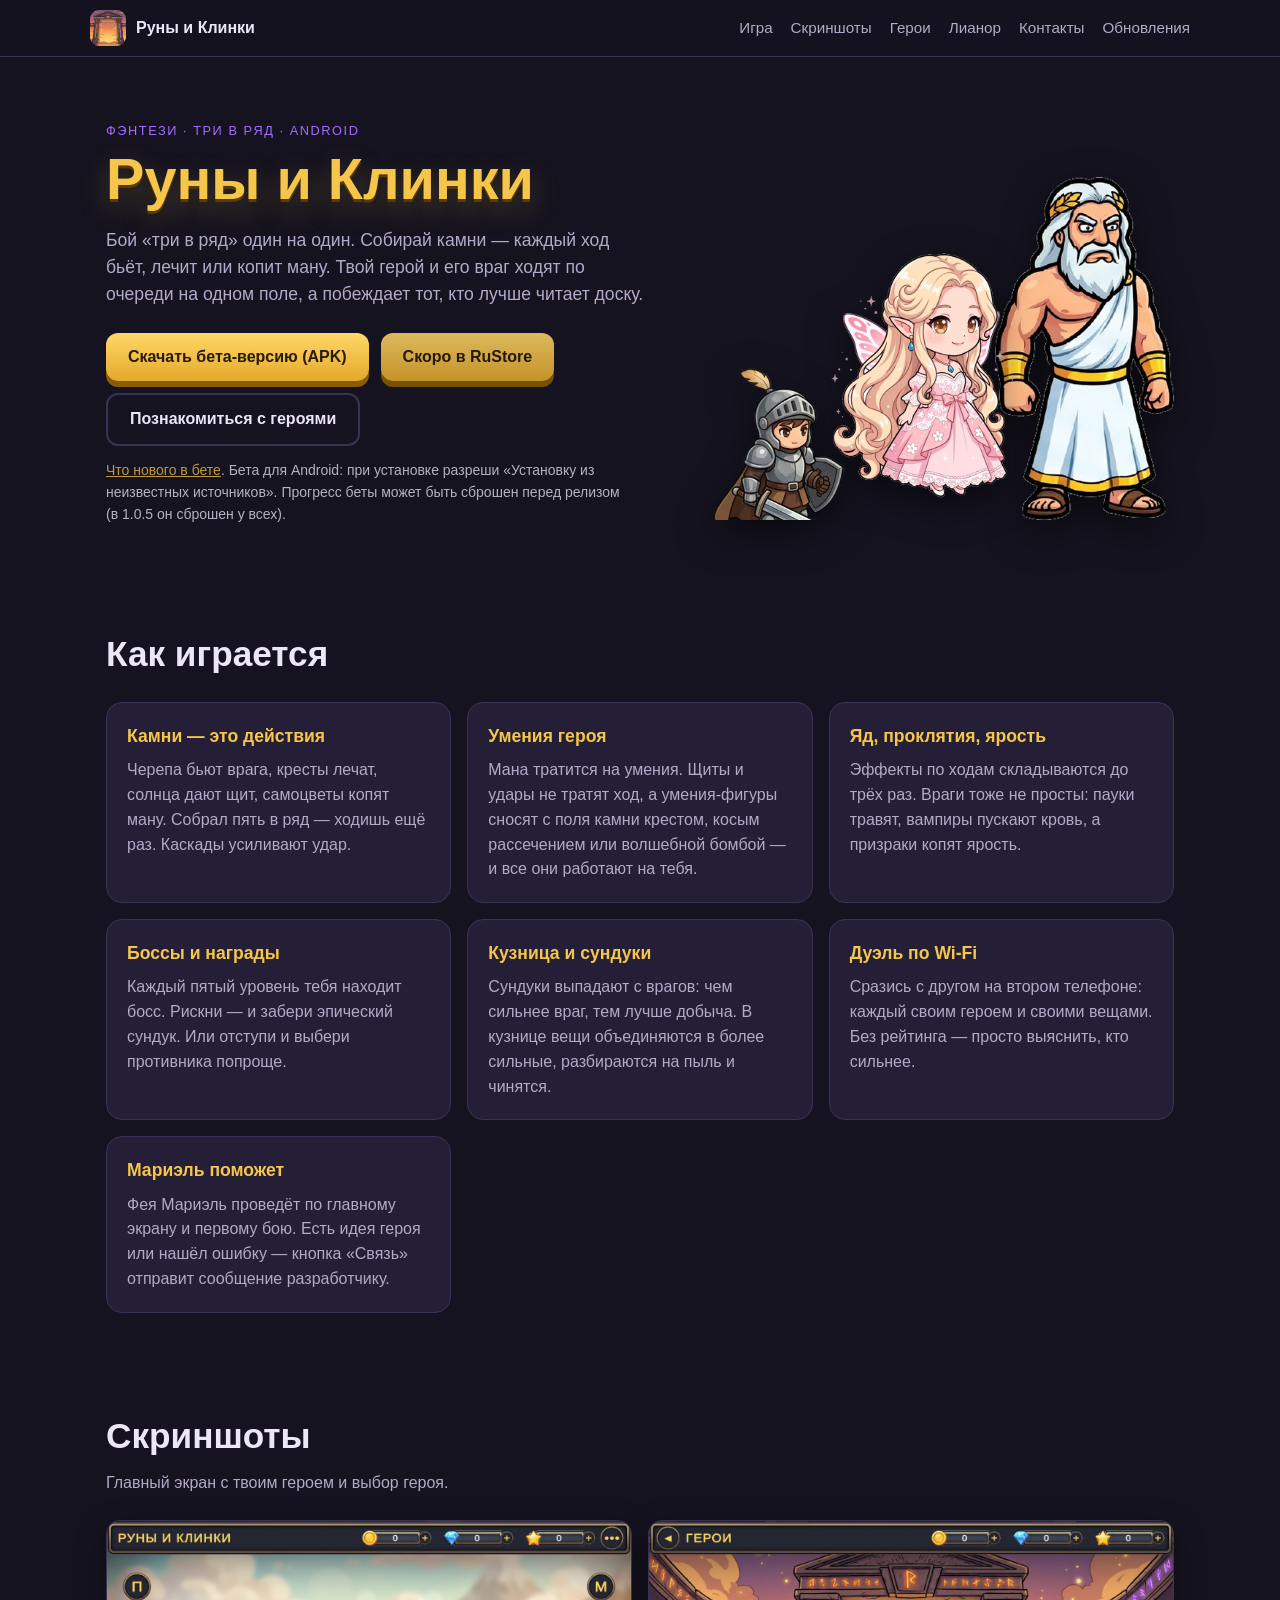
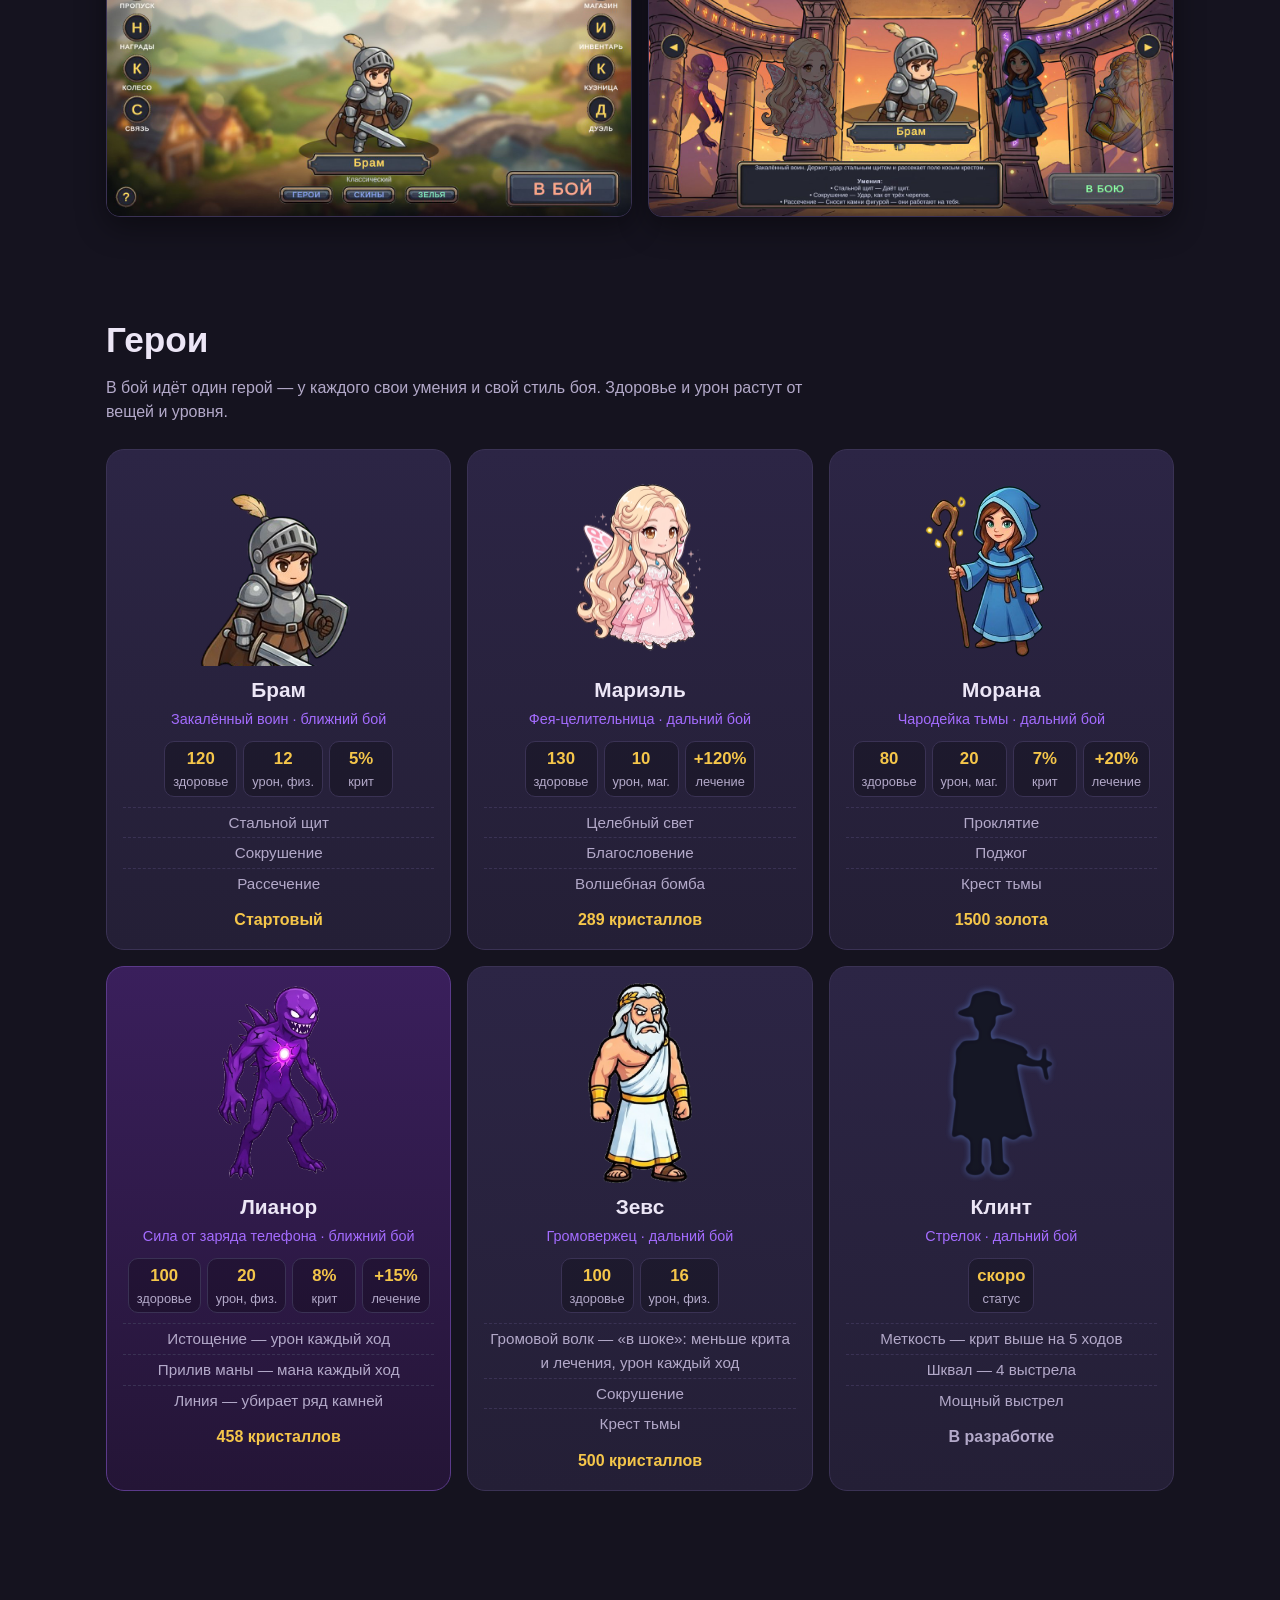
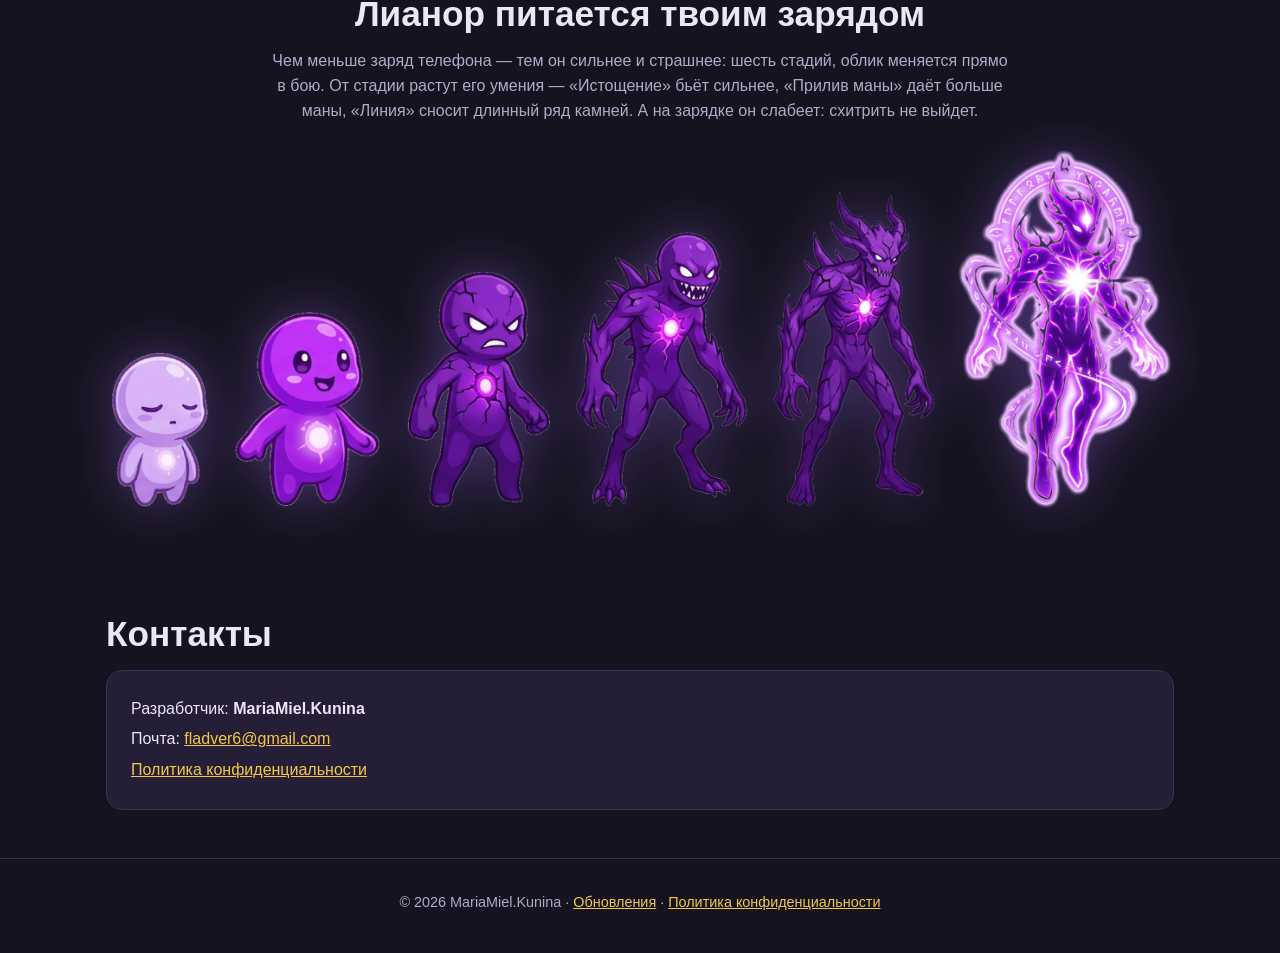
==== index.html @ d3ee48b4 "Сайт под 1.0.5: Мариэль, Зевс, Клинт, статы героев, скриншоты, без города" ====
<!DOCTYPE html>
<html lang="ru">
<head>
<meta charset="UTF-8">
<meta name="viewport" content="width=device-width, initial-scale=1.0">
<title>Руны и Клинки — бой «три в ряд»</title>
<meta name="description" content="«Руны и Клинки» — фэнтези-бой «три в ряд» один на один: герои с умениями, яд и проклятия, боссы, кузница, сундуки и дуэль с другом по Wi-Fi. Для Android.">
<meta property="og:title" content="Руны и Клинки — бой «три в ряд»">
<meta property="og:description" content="Фэнтези-бой «три в ряд»: собирай камни, бей врагов умениями героев и побеждай боссов.">
<meta property="og:image" content="img/icon.png">
<link rel="icon" href="img/icon.png">
<link rel="stylesheet" href="style.css">
</head>
<body>

<header class="bar">
  <a class="brand" href="#top"><img src="img/icon.png" alt="">Руны и Клинки</a>
  <nav>
    <a href="#game">Игра</a>
    <a href="#screens">Скриншоты</a>
    <a href="#heroes">Герои</a>
    <a href="#lianor">Лианор</a>
    <a href="#contacts">Контакты</a>
    <a href="updates.html">Обновления</a>
  </nav>
</header>

<section class="hero" id="top">
  <div class="hero-text">
    <p class="kicker">Фэнтези · Три в ряд · Android</p>
    <h1>Руны и Клинки</h1>
    <p class="lead">Бой «три в ряд» один на один. Собирай камни — каждый ход бьёт, лечит или копит ману.
      Твой герой и его враг ходят по очереди на одном поле, а побеждает тот, кто лучше читает доску.</p>
    <div class="cta">
      <a class="store" href="https://github.com/Fladver/castle-defenders/releases/download/v1.0.5-beta/RunesAndBlades-1.0.5.apk" download>Скачать бета-версию (APK)</a>
      <span class="store soon">Скоро в RuStore</span>
      <a class="ghost" href="#heroes">Познакомиться с героями</a>
    </div>
    <p class="note"><a href="updates.html">Что нового в бете</a>. Бета для Android: при установке разреши «Установку из неизвестных источников».
      Прогресс беты может быть сброшен перед релизом (в 1.0.5 он сброшен у всех).</p>
  </div>
  <div class="hero-art">
    <img class="h1" src="img/bram.png" alt="Брам">
    <img class="h2" src="img/mael.png" alt="Мариэль">
    <img class="h3" src="img/zeus.png" alt="Зевс">
  </div>
</section>

<section class="block" id="game">
  <h2>Как играется</h2>
  <div class="grid">
    <article class="card">
      <h3>Камни — это действия</h3>
      <p>Черепа бьют врага, кресты лечат, солнца дают щит, самоцветы копят ману. Собрал пять в ряд — ходишь ещё раз.
        Каскады усиливают удар.</p>
    </article>
    <article class="card">
      <h3>Умения героя</h3>
      <p>Мана тратится на умения. Щиты и удары не тратят ход, а умения-фигуры сносят с поля камни крестом, косым рассечением или волшебной бомбой — и все они работают на тебя.</p>
    </article>
    <article class="card">
      <h3>Яд, проклятия, ярость</h3>
      <p>Эффекты по ходам складываются до трёх раз. Враги тоже не просты: пауки травят, вампиры пускают кровь,
        а призраки копят ярость.</p>
    </article>
    <article class="card">
      <h3>Боссы и награды</h3>
      <p>Каждый пятый уровень тебя находит босс. Рискни — и забери эпический сундук. Или отступи и выбери противника попроще.</p>
    </article>
    <article class="card">
      <h3>Кузница и сундуки</h3>
      <p>Сундуки выпадают с врагов: чем сильнее враг, тем лучше добыча. В кузнице вещи объединяются в более сильные, разбираются на пыль и чинятся.</p>
    </article>
    <article class="card">
      <h3>Дуэль по Wi-Fi</h3>
      <p>Сразись с другом на втором телефоне: каждый своим героем и своими вещами. Без рейтинга — просто выяснить, кто сильнее.</p>
    </article>
    <article class="card">
      <h3>Мариэль поможет</h3>
      <p>Фея Мариэль проведёт по главному экрану и первому бою. Есть идея героя или нашёл ошибку — кнопка «Связь» отправит сообщение разработчику.</p>
    </article>
  </div>
</section>

<section class="block" id="screens">
  <h2>Скриншоты</h2>
  <p class="sub">Главный экран с твоим героем и выбор героя.</p>
  <div class="shots">
    <img src="img/screen_main.jpg" alt="Главный экран: герой по центру, разделы по бокам, кнопка «В бой»" loading="lazy">
    <img src="img/screen_heroes.jpg" alt="Выбор героя: карусель с героями и их умениями" loading="lazy">
  </div>
</section>

<section class="block" id="heroes">
  <h2>Герои</h2>
  <p class="sub">В бой идёт один герой — у каждого свои умения и свой стиль боя. Здоровье и урон растут от вещей и уровня.</p>
  <div class="heroes">
    <article class="hcard">
      <img src="img/bram.png" alt="Брам">
      <h3>Брам</h3>
      <p class="tag">Закалённый воин · ближний бой</p>
      <div class="stats"><span><b>120</b>здоровье</span><span><b>12</b>урон, физ.</span><span><b>5%</b>крит</span></div>
      <ul><li>Стальной щит</li><li>Сокрушение</li><li>Рассечение</li></ul>
      <p class="price">Стартовый</p>
    </article>
    <article class="hcard">
      <img src="img/mael.png" alt="Мариэль">
      <h3>Мариэль</h3>
      <p class="tag">Фея-целительница · дальний бой</p>
      <div class="stats"><span><b>130</b>здоровье</span><span><b>10</b>урон, маг.</span><span><b>+120%</b>лечение</span></div>
      <ul><li>Целебный свет</li><li>Благословение</li><li>Волшебная бомба</li></ul>
      <p class="price">289 кристаллов</p>
    </article>
    <article class="hcard">
      <img src="img/morana.png" alt="Морана">
      <h3>Морана</h3>
      <p class="tag">Чародейка тьмы · дальний бой</p>
      <div class="stats"><span><b>80</b>здоровье</span><span><b>20</b>урон, маг.</span><span><b>7%</b>крит</span><span><b>+20%</b>лечение</span></div>
      <ul><li>Проклятие</li><li>Поджог</li><li>Крест тьмы</li></ul>
      <p class="price">1500 золота</p>
    </article>
    <article class="hcard dark">
      <img src="img/lianor.png" alt="Лианор">
      <h3>Лианор</h3>
      <p class="tag">Сила от заряда телефона · ближний бой</p>
      <div class="stats"><span><b>100</b>здоровье</span><span><b>20</b>урон, физ.</span><span><b>8%</b>крит</span><span><b>+15%</b>лечение</span></div>
      <ul><li>Истощение — урон каждый ход</li><li>Прилив маны — мана каждый ход</li><li>Линия — убирает ряд камней</li></ul>
      <p class="price">458 кристаллов</p>
    </article>
    <article class="hcard">
      <img src="img/zeus.png" alt="Зевс">
      <h3>Зевс</h3>
      <p class="tag">Громовержец · дальний бой</p>
      <div class="stats"><span><b>100</b>здоровье</span><span><b>16</b>урон, физ.</span></div>
      <ul><li>Громовой волк — «в шоке»: меньше крита и лечения, урон каждый ход</li><li>Сокрушение</li><li>Крест тьмы</li></ul>
      <p class="price">500 кристаллов</p>
    </article>
    <article class="hcard soon">
      <img src="img/clint.png" alt="Клинт">
      <h3>Клинт</h3>
      <p class="tag">Стрелок · дальний бой</p>
      <div class="stats"><span><b>скоро</b>статус</span></div>
      <ul><li>Меткость — крит выше на 5 ходов</li><li>Шквал — 4 выстрела</li><li>Мощный выстрел</li></ul>
      <p class="price">В разработке</p>
    </article>
  </div>
</section>

<section class="block lianor" id="lianor">
  <h2>Лианор питается твоим зарядом</h2>
  <p class="sub">Чем меньше заряд телефона — тем он сильнее и страшнее: шесть стадий, облик меняется прямо в бою.
    От стадии растут его умения — «Истощение» бьёт сильнее, «Прилив маны» даёт больше маны, «Линия» сносит длинный ряд камней.
    А на зарядке он слабеет: схитрить не выйдет.</p>
  <img class="forms" src="img/lianor_forms.png" alt="Шесть обликов Лианора — от малыша до сияющего демона">
</section>

<section class="block" id="contacts">
  <h2>Контакты</h2>
  <div class="contacts">
    <p>Разработчик: <strong>MariaMiel.Kunina</strong></p>
    <p>Почта: <a href="mailto:fladver6@gmail.com">fladver6@gmail.com</a></p>
    <p><a href="privacy.html">Политика конфиденциальности</a></p>
  </div>
</section>

<footer class="foot">© 2026 MariaMiel.Kunina · <a href="updates.html">Обновления</a> · <a href="privacy.html">Политика конфиденциальности</a></footer>

</body>
</html>
---- style.css ----
:root {
  --bg: #15131f;
  --bg2: #1e1a2e;
  --card: #241f36;
  --line: #3a3254;
  --text: #ece6f6;
  --muted: #b3a9c9;
  --gold: #f5c64a;
  --violet: #a46cff;
}

* { box-sizing: border-box; }
html { scroll-behavior: smooth; }
body {
  margin: 0;
  background: radial-gradient(1200px 600px at 80% -10%, #3a2560 0%, transparent 60%), var(--bg);
  color: var(--text);
  font-family: -apple-system, "Segoe UI", Roboto, Arial, sans-serif;
  line-height: 1.55;
}
a { color: var(--gold); }
img { max-width: 100%; display: block; }

/* шапка */
.bar {
  position: sticky; top: 0; z-index: 10;
  display: flex; align-items: center; justify-content: space-between; gap: 16px;
  padding: 10px max(16px, calc((100% - 1100px) / 2));
  background: rgba(21, 19, 31, 0.85); backdrop-filter: blur(8px);
  border-bottom: 1px solid var(--line);
}
.brand { display: flex; align-items: center; gap: 10px; color: var(--text); text-decoration: none; font-weight: 700; }
.brand img { width: 36px; height: 36px; border-radius: 9px; }
.bar nav { display: flex; gap: 18px; flex-wrap: wrap; }
.bar nav a { color: var(--muted); text-decoration: none; font-size: 0.95rem; }
.bar nav a:hover { color: var(--text); }

/* первый экран */
.hero {
  max-width: 1100px; margin: 0 auto; padding: 64px 16px 40px;
  display: grid; grid-template-columns: 1.1fr 1fr; gap: 24px; align-items: center;
}
.kicker { color: var(--violet); text-transform: uppercase; letter-spacing: 0.12em; font-size: 0.8rem; margin: 0 0 8px; }
.hero h1 { font-size: clamp(2.2rem, 6vw, 3.6rem); line-height: 1.05; margin: 0 0 16px; color: var(--gold);
  text-shadow: 0 3px 0 #5a3a00, 0 10px 30px rgba(245, 198, 74, 0.25); }
.lead { color: var(--muted); font-size: 1.1rem; max-width: 34em; }
.cta { display: flex; gap: 12px; flex-wrap: wrap; margin-top: 24px; }
.store, .ghost {
  display: inline-block; padding: 12px 22px; border-radius: 12px; font-weight: 700; text-decoration: none;
}
.store { background: linear-gradient(180deg, #ffd768, #e4a92a); color: #2a1a00; box-shadow: 0 6px 0 #8a5d00; }
.store.soon { opacity: 0.85; cursor: default; }
.ghost { border: 2px solid var(--line); color: var(--text); }
.ghost:hover { border-color: var(--violet); }
.hero-art { position: relative; height: 380px; }
.hero-art img { position: absolute; bottom: 0; filter: drop-shadow(0 12px 18px rgba(0, 0, 0, 0.5)); }
.hero-art .h1 { left: 0; width: 42%; }
.hero-art .h2 { left: 28%; width: 44%; z-index: 2; }
.hero-art .h3 { right: 0; width: 36%; }

/* разделы */
.block { max-width: 1100px; margin: 0 auto; padding: 48px 16px; }
.block h2 { font-size: clamp(1.6rem, 4vw, 2.2rem); margin: 0 0 8px; }
.sub { color: var(--muted); margin: 0 0 24px; max-width: 46em; }
.grid { display: grid; grid-template-columns: repeat(3, 1fr); gap: 16px; margin-top: 20px; }
.card { background: var(--card); border: 1px solid var(--line); border-radius: 16px; padding: 20px; }
.card h3 { margin: 0 0 8px; color: var(--gold); font-size: 1.1rem; }
.card p { margin: 0; color: var(--muted); }

.heroes { display: grid; grid-template-columns: repeat(3, 1fr); gap: 16px; }
.hcard {
  background: linear-gradient(180deg, #2c2545, var(--card)); border: 1px solid var(--line);
  border-radius: 18px; padding: 16px; text-align: center;
}
.hcard img { height: 200px; width: auto; margin: 0 auto 8px; object-fit: contain; }
.hcard h3 { margin: 4px 0 0; font-size: 1.3rem; }
.hcard .tag { margin: 2px 0 10px; color: var(--violet); font-size: 0.9rem; }
.hcard ul { list-style: none; margin: 0; padding: 0; color: var(--muted); font-size: 0.95rem; }
.hcard li { padding: 3px 0; border-top: 1px dashed var(--line); }
.hcard.dark { background: linear-gradient(180deg, #3a1f5c, #241536); border-color: #5b3a8a; }

.lianor { text-align: center; }
.lianor .sub { margin-left: auto; margin-right: auto; }
.forms { margin: 8px auto 0; filter: drop-shadow(0 0 24px rgba(164, 108, 255, 0.35)); }

.contacts { background: var(--card); border: 1px solid var(--line); border-radius: 16px; padding: 20px 24px; }
.contacts p { margin: 6px 0; }

.foot { text-align: center; color: var(--muted); padding: 32px 16px 40px; border-top: 1px solid var(--line); font-size: 0.9rem; }

/* политика */
.doc .paper {
  max-width: 820px; margin: 32px auto; padding: 28px 32px;
  background: #fbf8ff; color: #1c1a24; border-radius: 16px;
}
.doc .paper h1 { font-size: 1.6em; margin-top: 0; }
.doc .paper h2 { font-size: 1.2em; margin-top: 1.6em; }
.doc .paper a { color: #6a3fc2; }
.doc .muted { color: #666; font-size: 0.9em; }

/* телефоны */
/* статы героя */
.stats { display: flex; justify-content: center; flex-wrap: wrap; gap: 6px; margin: 0 0 10px; }
.stats span { background: rgba(0, 0, 0, 0.25); border: 1px solid var(--line); border-radius: 10px; padding: 4px 8px;
  font-size: 0.8rem; color: var(--muted); display: flex; flex-direction: column; min-width: 64px; }
.stats b { color: var(--gold); font-size: 1.05rem; }
.hcard .price { margin: 10px 0 0; font-weight: 700; color: var(--gold); }
.hcard.soon img { opacity: 0.85; }
.hcard.soon .price { color: var(--muted); }

/* скриншоты */
.shots { display: grid; grid-template-columns: 1fr 1fr; gap: 16px; }
.shots img { border-radius: 14px; border: 1px solid var(--line); box-shadow: 0 10px 30px rgba(0, 0, 0, 0.4); }

@media (max-width: 900px) {
  .shots { grid-template-columns: 1fr; }
  .hero { grid-template-columns: 1fr; padding-top: 40px; }
  .hero-art { height: 300px; }
  .grid { grid-template-columns: 1fr 1fr; }
  .heroes { grid-template-columns: 1fr 1fr; }
}
@media (max-width: 560px) {
  .bar nav { display: none; }
  .grid, .heroes { grid-template-columns: 1fr; }
  .hero-art { height: 240px; }
  .doc .paper { margin: 16px; padding: 20px; }
}

.note { margin-top: 14px; font-size: 14px; opacity: 0.75; max-width: 520px; }
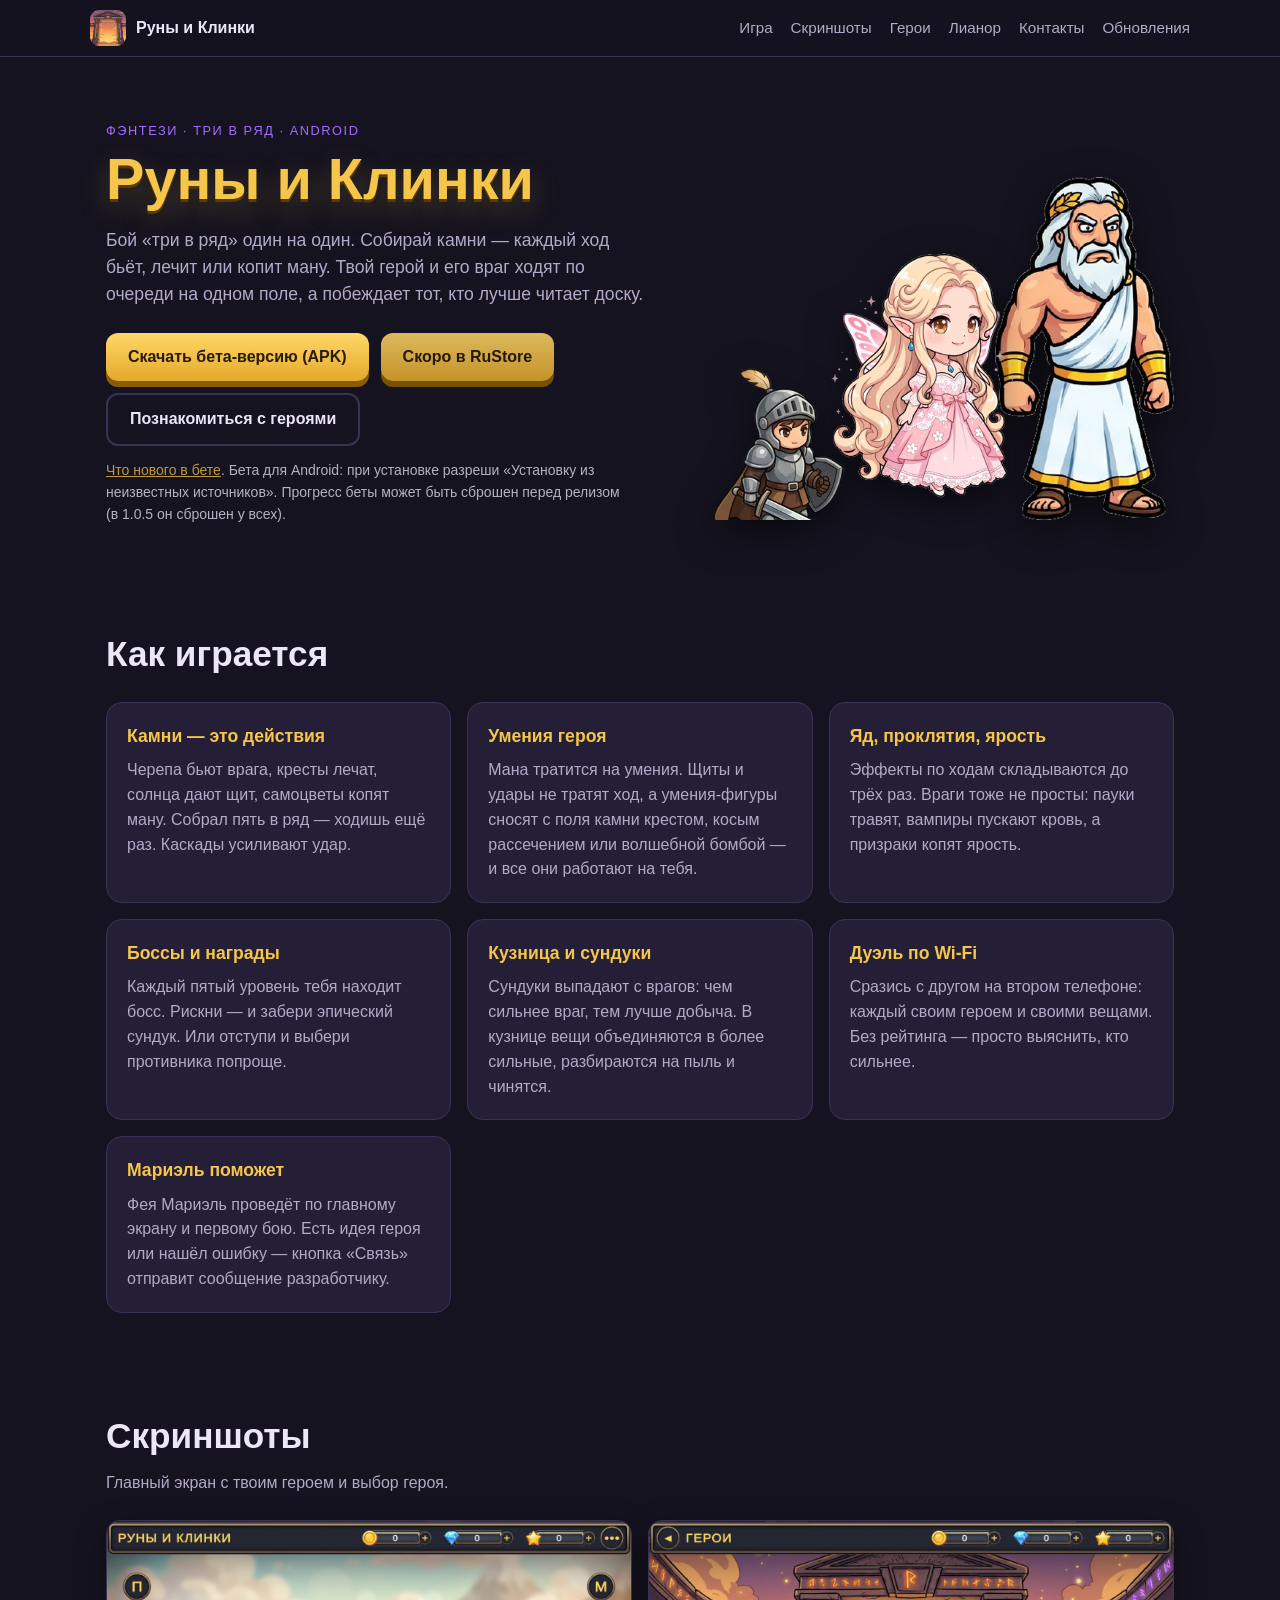
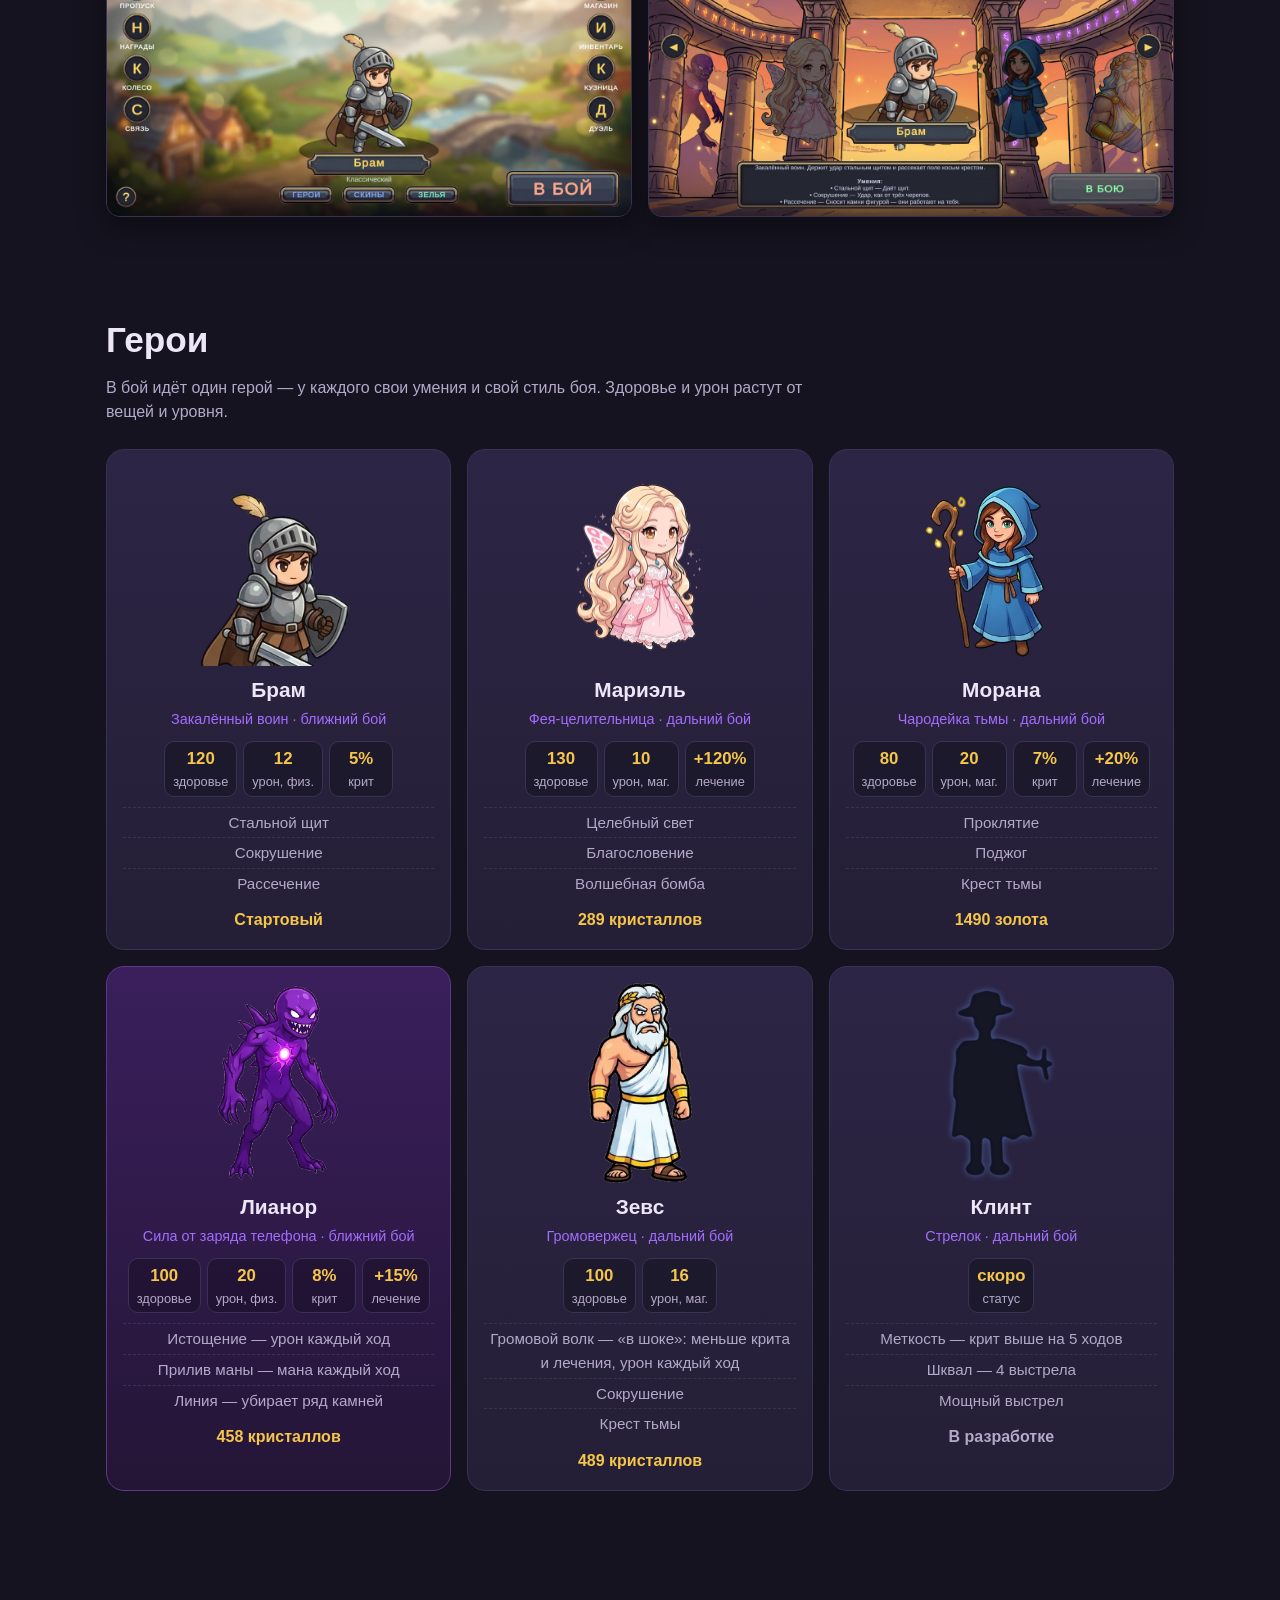
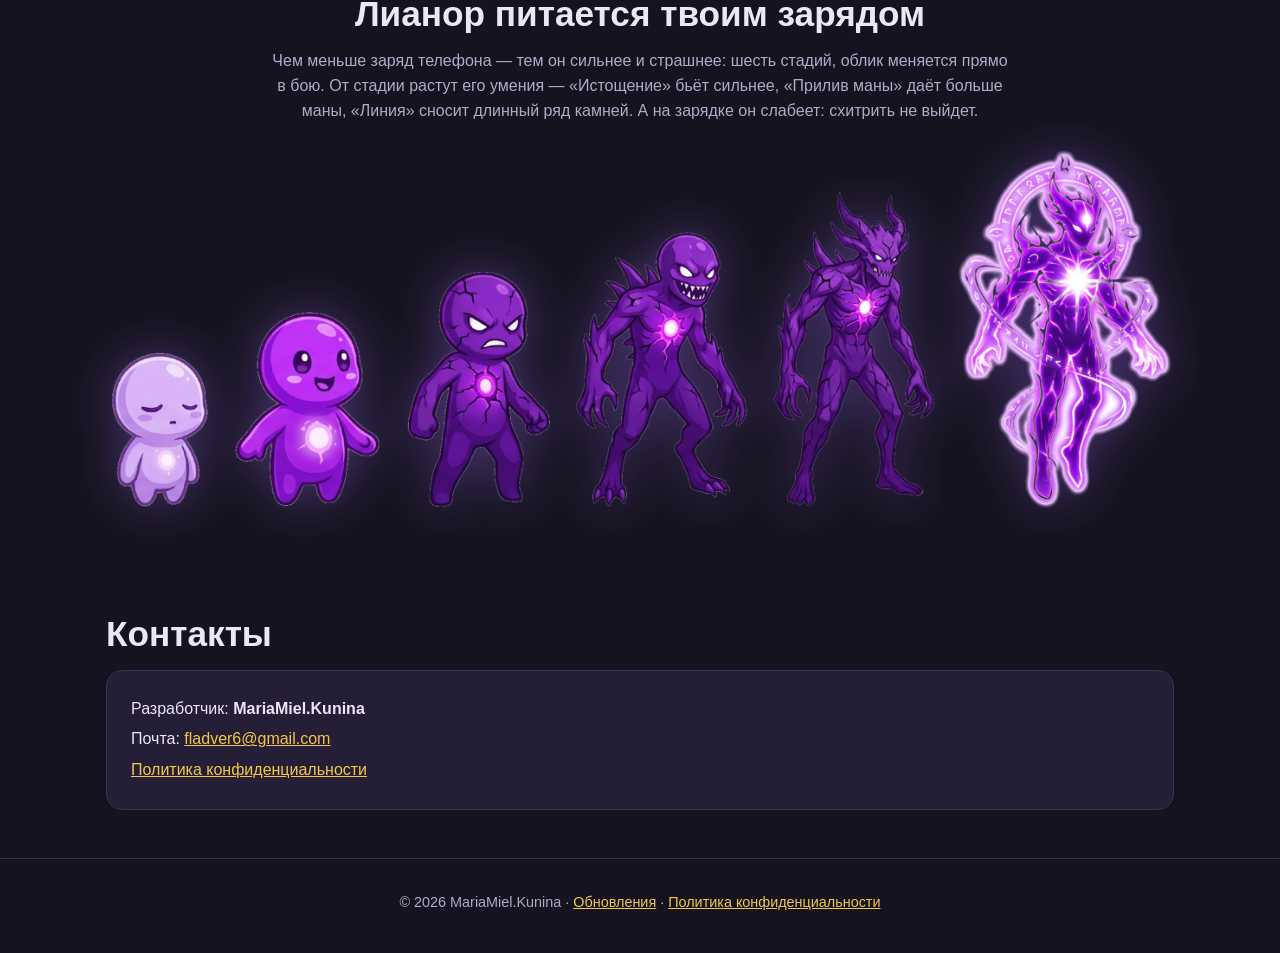
==== commit d2e758e4: "Сайт: Зевс — маг. урон, 489 кристаллов; Морана 1490 золота" ====
--- a/index.html
+++ b/index.html
@@ -117,7 +117,7 @@
       <p class="tag">Чародейка тьмы · дальний бой</p>
       <div class="stats"><span><b>80</b>здоровье</span><span><b>20</b>урон, маг.</span><span><b>7%</b>крит</span><span><b>+20%</b>лечение</span></div>
       <ul><li>Проклятие</li><li>Поджог</li><li>Крест тьмы</li></ul>
-      <p class="price">1500 золота</p>
+      <p class="price">1490 золота</p>
     </article>
     <article class="hcard dark">
       <img src="img/lianor.png" alt="Лианор">
@@ -131,9 +131,9 @@
       <img src="img/zeus.png" alt="Зевс">
       <h3>Зевс</h3>
       <p class="tag">Громовержец · дальний бой</p>
-      <div class="stats"><span><b>100</b>здоровье</span><span><b>16</b>урон, физ.</span></div>
+      <div class="stats"><span><b>100</b>здоровье</span><span><b>16</b>урон, маг.</span></div>
       <ul><li>Громовой волк — «в шоке»: меньше крита и лечения, урон каждый ход</li><li>Сокрушение</li><li>Крест тьмы</li></ul>
-      <p class="price">500 кристаллов</p>
+      <p class="price">489 кристаллов</p>
     </article>
     <article class="hcard soon">
       <img src="img/clint.png" alt="Клинт">
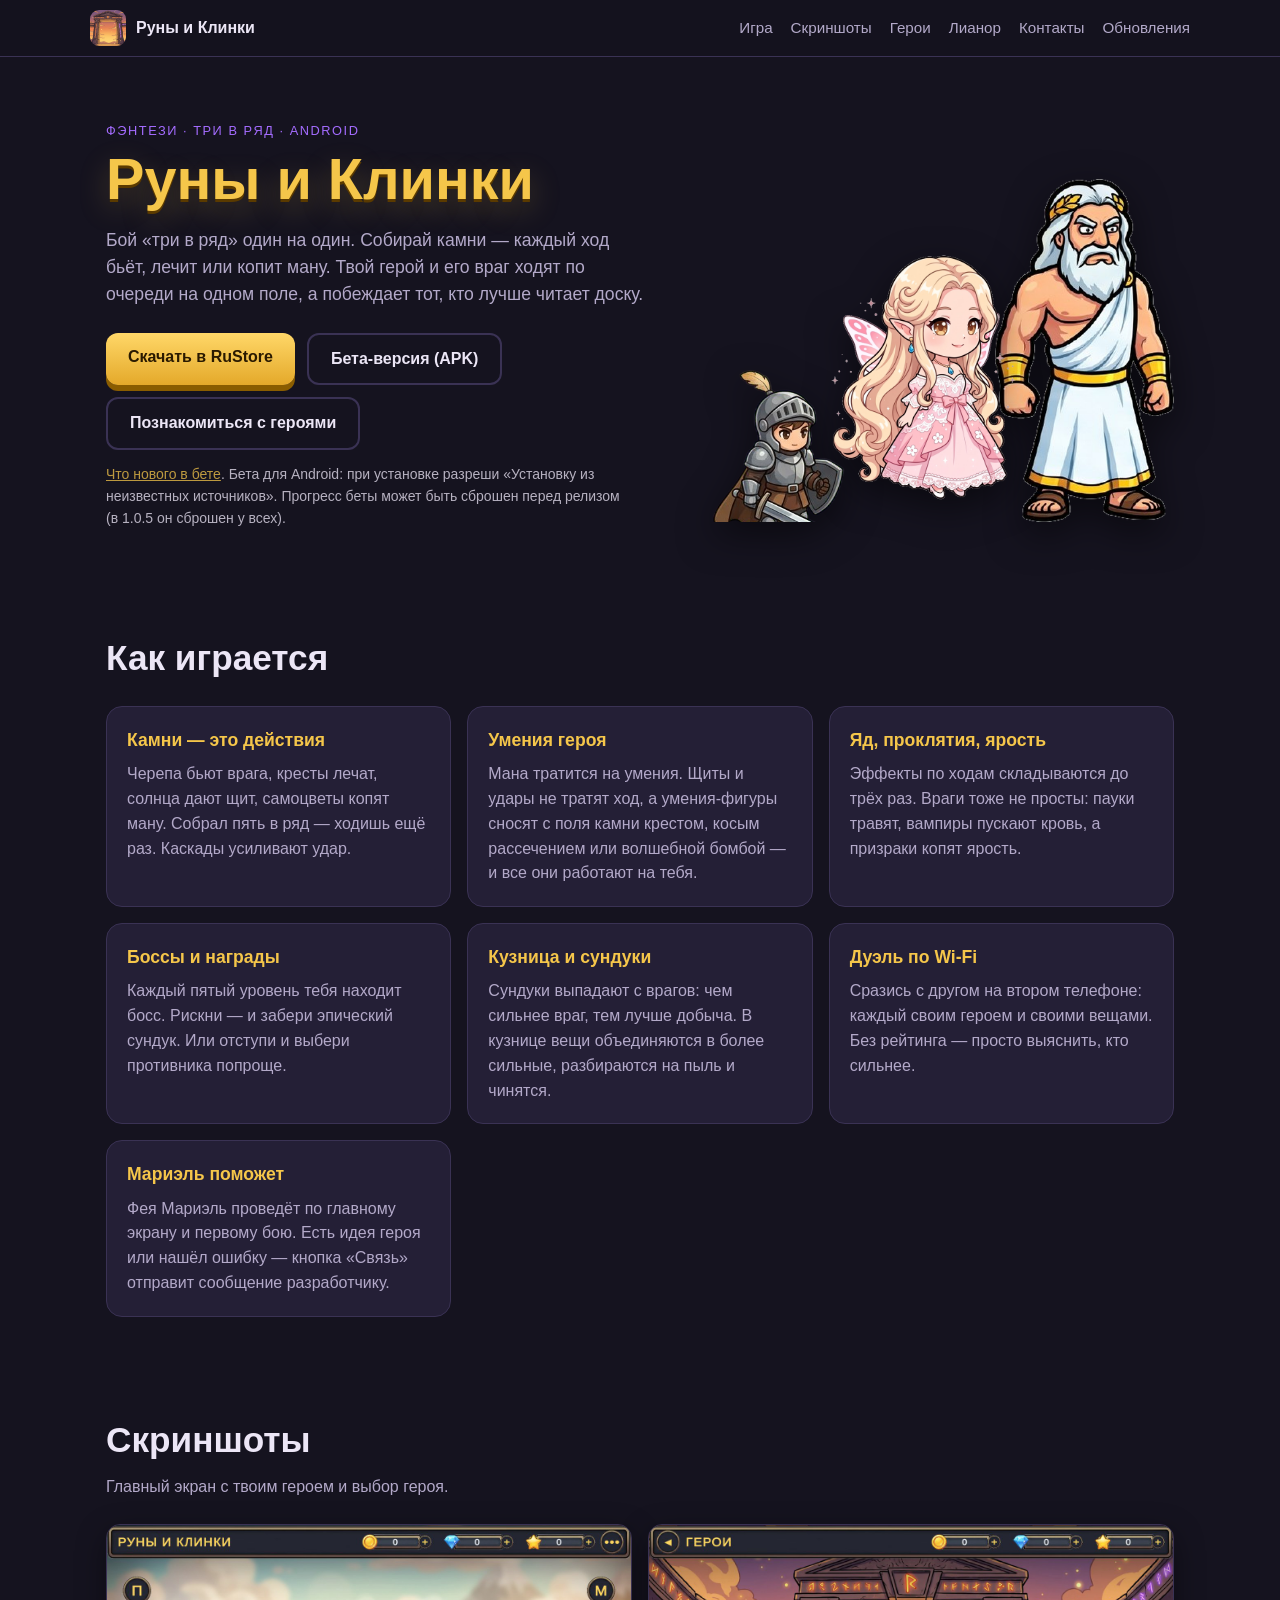
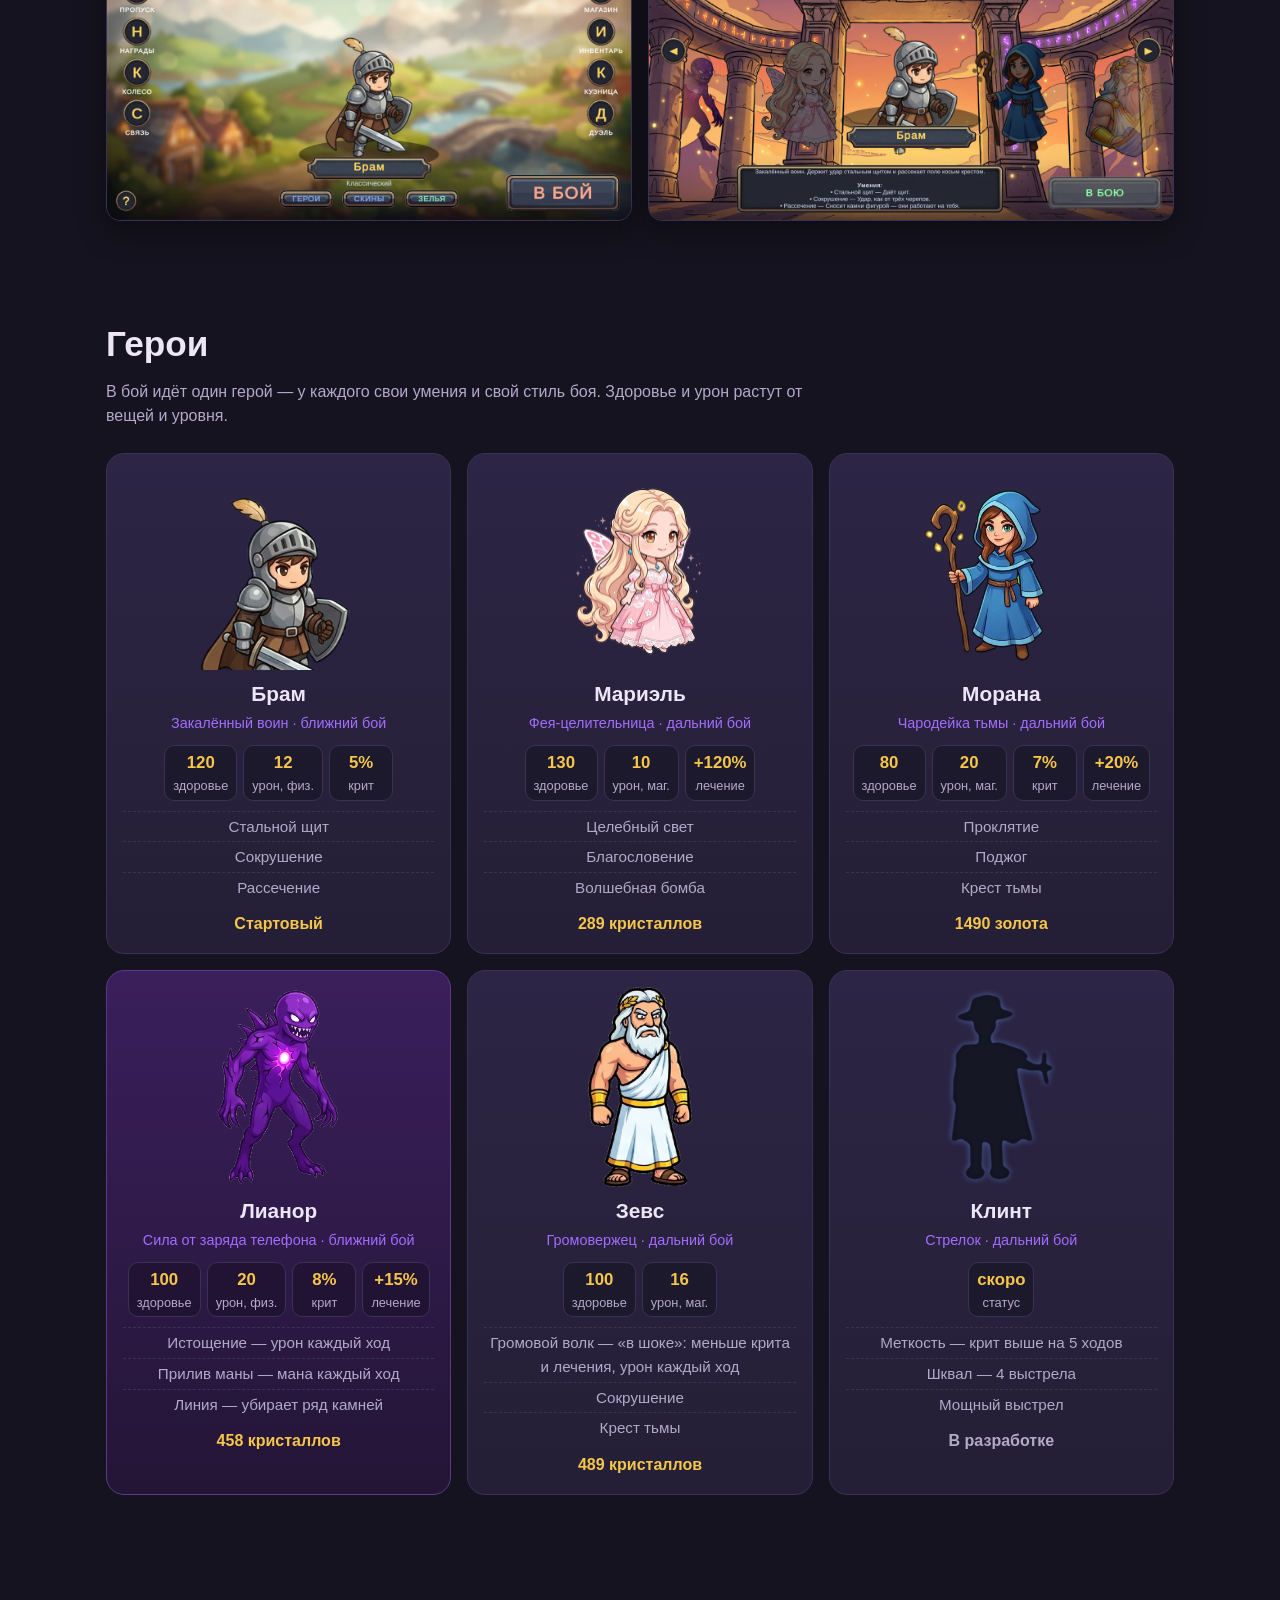
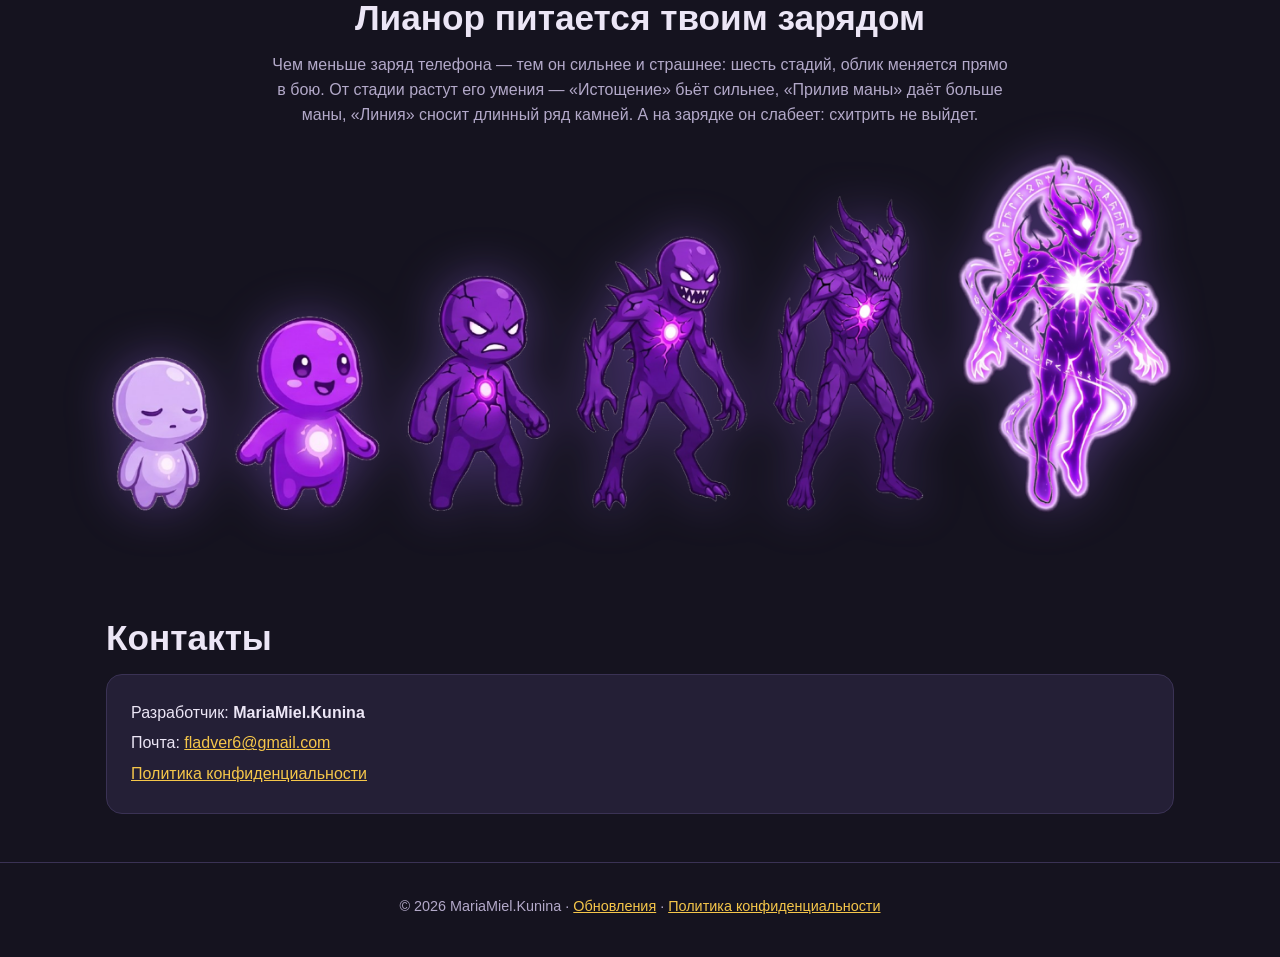
==== commit e8d16957: "Ссылка на RuStore вместо «Скоро в RuStore»" ====
--- a/index.html
+++ b/index.html
@@ -32,8 +32,8 @@
     <p class="lead">Бой «три в ряд» один на один. Собирай камни — каждый ход бьёт, лечит или копит ману.
       Твой герой и его враг ходят по очереди на одном поле, а побеждает тот, кто лучше читает доску.</p>
     <div class="cta">
-      <a class="store" href="https://github.com/Fladver/castle-defenders/releases/download/v1.0.5-beta/RunesAndBlades-1.0.5.apk" download>Скачать бета-версию (APK)</a>
-      <span class="store soon">Скоро в RuStore</span>
+      <a class="store" href="https://www.rustore.ru/catalog/app/com.MariaMiel.Kunina.CastleDefenders">Скачать в RuStore</a>
+      <a class="ghost" href="https://github.com/Fladver/castle-defenders/releases/download/v1.2.2-beta/RunesAndBlades-1.2.2.apk">Бета-версия (APK)</a>
       <a class="ghost" href="#heroes">Познакомиться с героями</a>
     </div>
     <p class="note"><a href="updates.html">Что нового в бете</a>. Бета для Android: при установке разреши «Установку из неизвестных источников».
